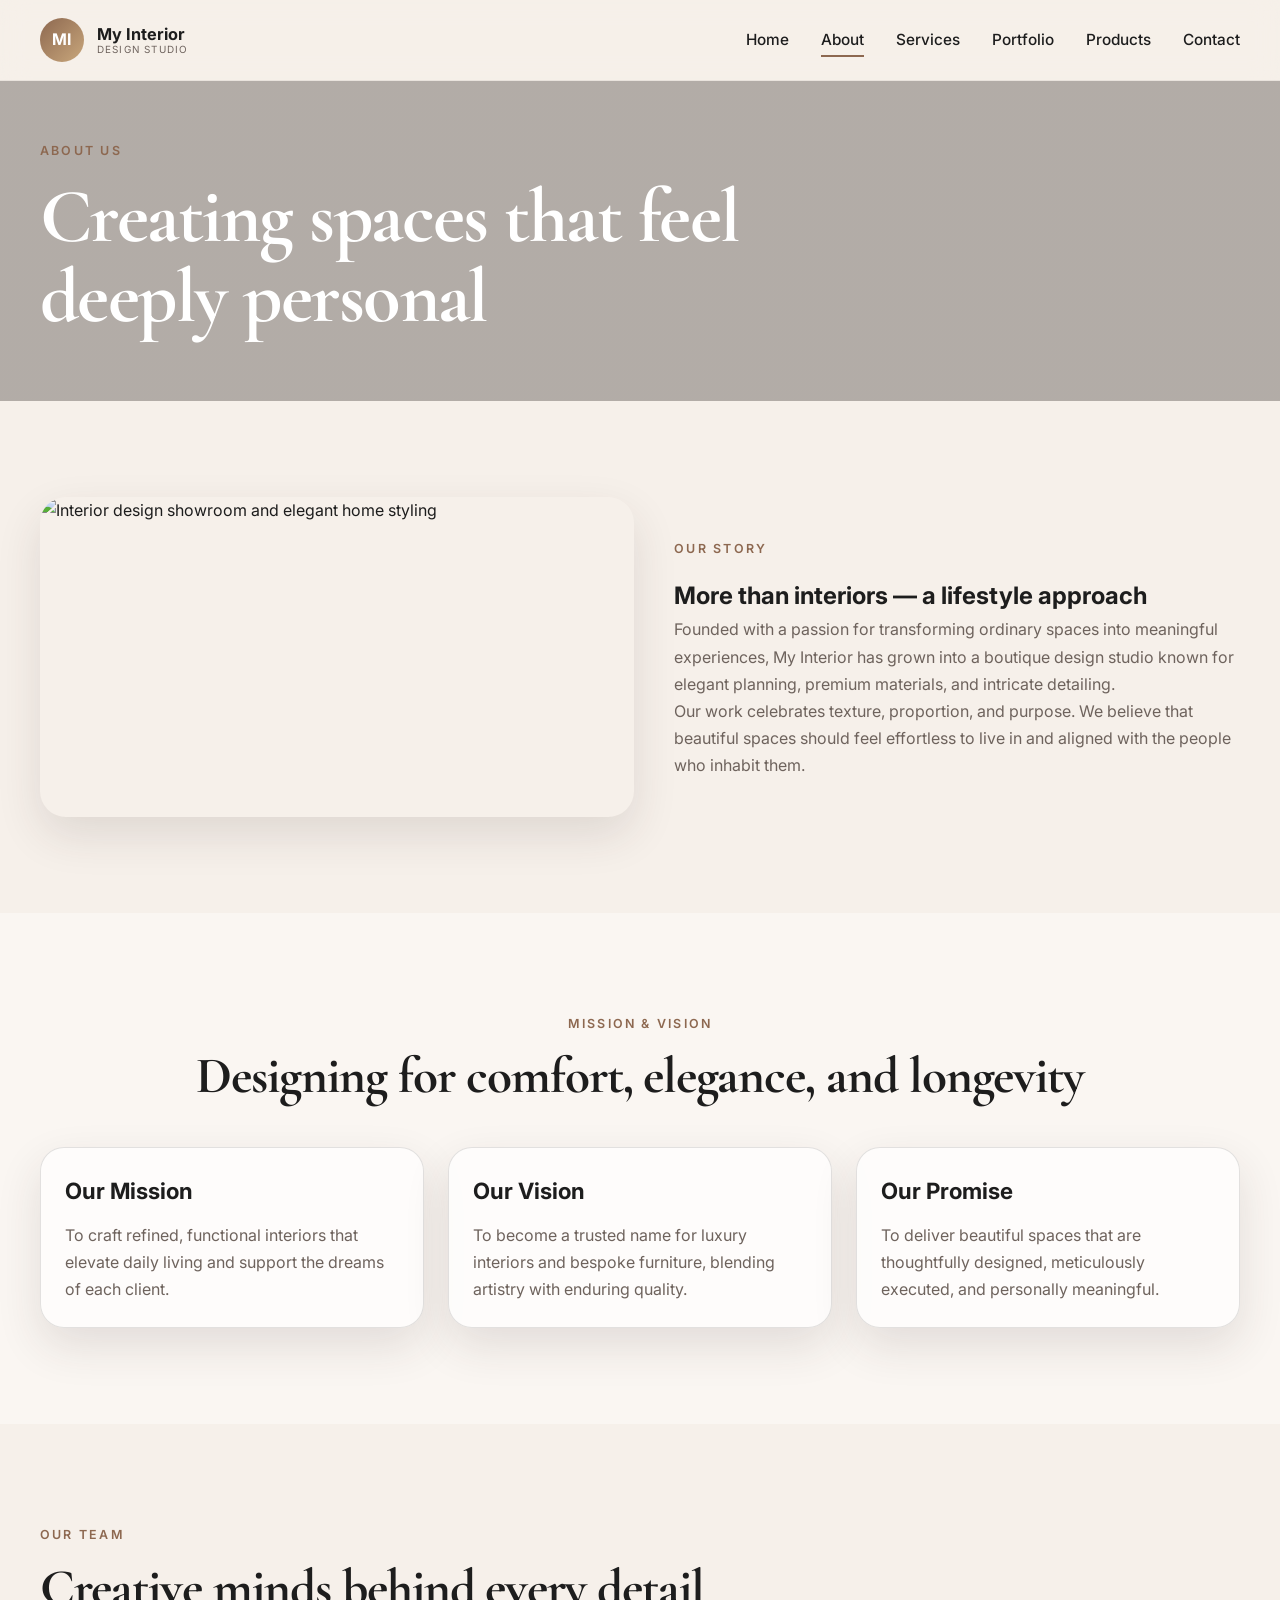
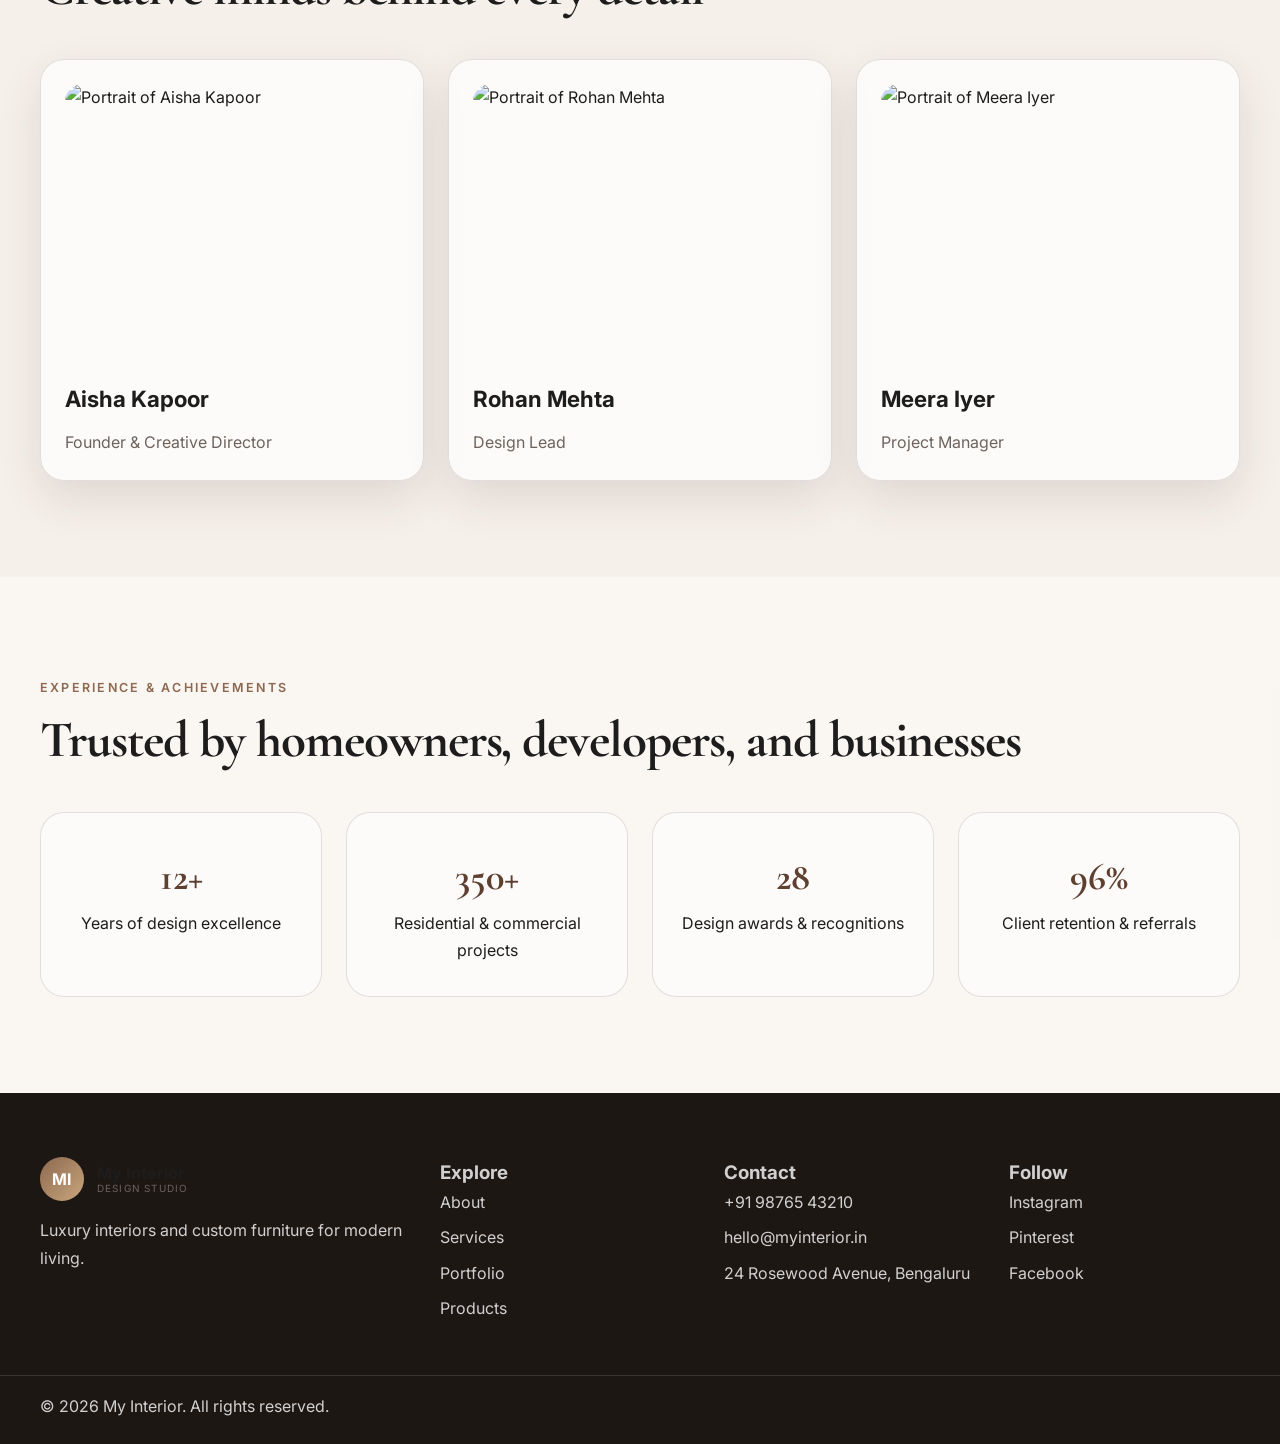
==== about.html @ f2937a07 "Create premium multi-page static website for My Interior studio and deploy-ready GitHub Pages layout" ====
<!DOCTYPE html>
<html lang="en">
  <head>
    <meta charset="UTF-8" />
    <meta name="viewport" content="width=device-width, initial-scale=1.0" />
    <title>About Us | My Interior</title>
    <meta
      name="description"
      content="Learn about My Interior, our design philosophy, expertise, and the team behind our premium interior design studio."
    />
    <meta property="og:title" content="About My Interior" />
    <meta property="og:description" content="A design studio creating elevated spaces rooted in elegance, craftsmanship, and enduring comfort." />
    <link rel="icon" type="image/svg+xml" href="images/favicon.svg" />
    <link rel="preconnect" href="https://fonts.googleapis.com" />
    <link rel="preconnect" href="https://fonts.gstatic.com" crossorigin />
    <link
      href="https://fonts.googleapis.com/css2?family=Cormorant+Garamond:wght@500;600;700&family=Inter:wght@400;500;600;700&display=swap"
      rel="stylesheet"
    />
    <link rel="stylesheet" href="css/style.css" />
  </head>
  <body data-page="about">
    <header class="site-header">
      <div class="container nav-wrap">
        <a href="index.html" class="brand" aria-label="My Interior home page">
          <span class="brand-mark">MI</span>
          <span class="brand-text">
            <strong>My Interior</strong>
            <small>Design Studio</small>
          </span>
        </a>

        <button class="nav-toggle" aria-label="Open menu" aria-expanded="false">
          <span></span>
          <span></span>
          <span></span>
        </button>

        <nav class="main-nav" aria-label="Main navigation">
          <ul>
            <li><a href="index.html">Home</a></li>
            <li><a href="about.html">About</a></li>
            <li><a href="services.html">Services</a></li>
            <li><a href="portfolio.html">Portfolio</a></li>
            <li><a href="products.html">Products</a></li>
            <li><a href="contact.html">Contact</a></li>
          </ul>
        </nav>
      </div>
    </header>

    <main>
      <section class="page-hero compact-hero">
        <div class="container reveal">
          <p class="eyebrow accent">About us</p>
          <h1>Creating spaces that feel deeply personal</h1>
        </div>
      </section>

      <section class="section">
        <div class="container split-layout reveal">
          <div>
            <img
              class="rounded-image"
              src="https://images.unsplash.com/photo-1505693416388-ac5ce068fe85?auto=format&fit=crop&w=900&q=80"
              alt="Interior design showroom and elegant home styling"
            />
          </div>
          <div>
            <p class="eyebrow accent">Our story</p>
            <h2>More than interiors — a lifestyle approach</h2>
            <p>
              Founded with a passion for transforming ordinary spaces into meaningful experiences, My Interior has grown into a boutique design studio known for elegant planning, premium materials, and intricate detailing.
            </p>
            <p>
              Our work celebrates texture, proportion, and purpose. We believe that beautiful spaces should feel effortless to live in and aligned with the people who inhabit them.
            </p>
          </div>
        </div>
      </section>

      <section class="section alt-bg">
        <div class="container">
          <div class="section-heading center reveal">
            <p class="eyebrow accent">Mission & vision</p>
            <h2>Designing for comfort, elegance, and longevity</h2>
          </div>
          <div class="card-grid three-col reveal">
            <article class="info-card">
              <h3>Our Mission</h3>
              <p>To craft refined, functional interiors that elevate daily living and support the dreams of each client.</p>
            </article>
            <article class="info-card">
              <h3>Our Vision</h3>
              <p>To become a trusted name for luxury interiors and bespoke furniture, blending artistry with enduring quality.</p>
            </article>
            <article class="info-card">
              <h3>Our Promise</h3>
              <p>To deliver beautiful spaces that are thoughtfully designed, meticulously executed, and personally meaningful.</p>
            </article>
          </div>
        </div>
      </section>

      <section class="section">
        <div class="container">
          <div class="section-heading reveal">
            <p class="eyebrow accent">Our team</p>
            <h2>Creative minds behind every detail</h2>
          </div>
          <div class="team-grid reveal">
            <article class="team-card">
              <img src="https://images.unsplash.com/photo-1494790108377-be9c29b29330?auto=format&fit=crop&w=700&q=80" alt="Portrait of Aisha Kapoor" />
              <div>
                <h3>Aisha Kapoor</h3>
                <p>Founder & Creative Director</p>
              </div>
            </article>
            <article class="team-card">
              <img src="https://images.unsplash.com/photo-1500648767791-00dcc994a43e?auto=format&fit=crop&w=700&q=80" alt="Portrait of Rohan Mehta" />
              <div>
                <h3>Rohan Mehta</h3>
                <p>Design Lead</p>
              </div>
            </article>
            <article class="team-card">
              <img src="https://images.unsplash.com/photo-1487412720507-e7ab37603c6f?auto=format&fit=crop&w=700&q=80" alt="Portrait of Meera Iyer" />
              <div>
                <h3>Meera Iyer</h3>
                <p>Project Manager</p>
              </div>
            </article>
          </div>
        </div>
      </section>

      <section class="section alt-bg">
        <div class="container">
          <div class="section-heading reveal">
            <p class="eyebrow accent">Experience & achievements</p>
            <h2>Trusted by homeowners, developers, and businesses</h2>
          </div>
          <div class="stats-grid reveal">
            <div class="stat-box">
              <strong>12+</strong>
              <span>Years of design excellence</span>
            </div>
            <div class="stat-box">
              <strong>350+</strong>
              <span>Residential & commercial projects</span>
            </div>
            <div class="stat-box">
              <strong>28</strong>
              <span>Design awards & recognitions</span>
            </div>
            <div class="stat-box">
              <strong>96%</strong>
              <span>Client retention & referrals</span>
            </div>
          </div>
        </div>
      </section>
    </main>

    <footer class="site-footer">
      <div class="container footer-grid">
        <div>
          <a href="index.html" class="brand footer-brand">
            <span class="brand-mark">MI</span>
            <span class="brand-text">
              <strong>My Interior</strong>
              <small>Design Studio</small>
            </span>
          </a>
          <p>Luxury interiors and custom furniture for modern living.</p>
        </div>
        <div>
          <h3>Explore</h3>
          <ul>
            <li><a href="about.html">About</a></li>
            <li><a href="services.html">Services</a></li>
            <li><a href="portfolio.html">Portfolio</a></li>
            <li><a href="products.html">Products</a></li>
          </ul>
        </div>
        <div>
          <h3>Contact</h3>
          <ul>
            <li><a href="tel:+919876543210">+91 98765 43210</a></li>
            <li><a href="mailto:hello@myinterior.in">hello@myinterior.in</a></li>
            <li>24 Rosewood Avenue, Bengaluru</li>
          </ul>
        </div>
        <div>
          <h3>Follow</h3>
          <ul class="social-list">
            <li><a href="#">Instagram</a></li>
            <li><a href="#">Pinterest</a></li>
            <li><a href="#">Facebook</a></li>
          </ul>
        </div>
      </div>
      <div class="copyright">
        <div class="container">
          <p>© <span id="year"></span> My Interior. All rights reserved.</p>
        </div>
      </div>
    </footer>

    <button class="back-to-top" aria-label="Back to top">↑</button>

    <script src="js/script.js"></script>
  </body>
</html>
---- css/style.css ----
@import url('https://fonts.googleapis.com/css2?family=Cormorant+Garamond:wght@500;600;700&family=Inter:wght@400;500;600;700&display=swap');

:root {
  --bg: #f6f0ea;
  --panel: #fffdfb;
  --panel-strong: #f0e5dc;
  --primary: #8d6850;
  --primary-dark: #5e4031;
  --accent: #c9a77c;
  --text: #1d1d1d;
  --muted: #6e635d;
  --line: rgba(30, 22, 18, 0.12);
  --shadow: 0 18px 45px rgba(61, 45, 39, 0.12);
  --radius: 24px;
  --max-width: 1200px;
}

* {
  margin: 0;
  padding: 0;
  box-sizing: border-box;
}

html {
  scroll-behavior: smooth;
}

body {
  font-family: 'Inter', sans-serif;
  background: var(--bg);
  color: var(--text);
  line-height: 1.7;
}

img {
  max-width: 100%;
  display: block;
}

a {
  color: inherit;
  text-decoration: none;
}

button,
input,
textarea,
select {
  font: inherit;
}

.container {
  width: min(var(--max-width), calc(100% - 2rem));
  margin: 0 auto;
}

.section {
  padding: 6rem 0;
}

.alt-bg {
  background: rgba(255, 255, 255, 0.38);
}

.eyebrow {
  display: inline-block;
  font-size: 0.78rem;
  letter-spacing: 0.18em;
  text-transform: uppercase;
  color: var(--primary);
  margin-bottom: 1rem;
  font-weight: 600;
}

.eyebrow.accent {
  color: var(--primary);
}

.section-heading {
  margin-bottom: 2.75rem;
}

.section-heading.center {
  text-align: center;
}

.section-heading h2,
.page-hero h1,
.hero-content h1 {
  font-family: 'Cormorant Garamond', serif;
  line-height: 1.04;
  letter-spacing: -0.02em;
  color: var(--text);
}

.section-heading h2 {
  font-size: clamp(2.2rem, 4vw, 3.3rem);
}

.hero-content h1,
.page-hero h1 {
  font-size: clamp(3rem, 6vw, 5.4rem);
  max-width: 720px;
}

p {
  color: var(--muted);
}

.site-header {
  position: sticky;
  top: 0;
  z-index: 1000;
  background: rgba(246, 240, 234, 0.82);
  backdrop-filter: blur(14px);
  border-bottom: 1px solid rgba(32, 23, 18, 0.06);
}

.nav-wrap {
  display: flex;
  justify-content: space-between;
  align-items: center;
  min-height: 80px;
  gap: 1.5rem;
}

.brand {
  display: inline-flex;
  align-items: center;
  gap: 0.8rem;
}

.brand-mark {
  width: 44px;
  height: 44px;
  display: grid;
  place-items: center;
  border-radius: 50%;
  background: linear-gradient(135deg, var(--primary), var(--accent));
  color: white;
  font-weight: 700;
  letter-spacing: 0.06em;
}

.brand-text {
  display: flex;
  flex-direction: column;
  line-height: 1.1;
}

.brand-text strong {
  font-size: 1.02rem;
  color: var(--text);
}

.brand-text small {
  color: var(--muted);
  text-transform: uppercase;
  letter-spacing: 0.12em;
  font-size: 0.62rem;
}

.main-nav ul {
  display: flex;
  align-items: center;
  list-style: none;
  gap: 2rem;
}

.main-nav a {
  position: relative;
  color: var(--text);
  font-size: 0.96rem;
  font-weight: 500;
}

.main-nav a::after {
  content: "";
  position: absolute;
  left: 0;
  bottom: -0.45rem;
  width: 100%;
  height: 2px;
  background: var(--primary);
  transform: scaleX(0);
  transform-origin: left;
  transition: transform 0.28s ease;
}

.main-nav a:hover::after,
.main-nav a:focus-visible::after,
.main-nav a.is-active::after {
  transform: scaleX(1);
}

.nav-toggle {
  display: none;
  background: transparent;
  border: 0;
  width: 46px;
  height: 46px;
  border-radius: 12px;
  cursor: pointer;
}

.nav-toggle span {
  display: block;
  width: 24px;
  height: 2px;
  margin: 5px auto;
  background: var(--text);
  border-radius: 999px;
  transition: transform 0.3s ease, opacity 0.3s ease;
}

.hero {
  position: relative;
  min-height: 760px;
  display: flex;
  align-items: center;
  background: url('https://images.unsplash.com/photo-1505693416388-ac5ce068fe85?auto=format&fit=crop&w=1800&q=80') center/cover no-repeat;
}

.hero-overlay {
  position: absolute;
  inset: 0;
  background: linear-gradient(90deg, rgba(20, 15, 12, 0.52), rgba(27, 22, 18, 0.26));
}

.hero-content {
  position: relative;
  z-index: 1;
  color: #fff;
  max-width: 700px;
  padding-top: 2rem;
}

.hero-content h1,
.hero-content p {
  color: #fff;
}

.hero-copy {
  margin: 1.2rem 0 2rem;
  font-size: 1.08rem;
  max-width: 620px;
}

.hero-actions {
  display: flex;
  flex-wrap: wrap;
  gap: 1rem;
  margin-bottom: 2.5rem;
}

.btn {
  display: inline-flex;
  align-items: center;
  justify-content: center;
  border-radius: 999px;
  padding: 0.9rem 1.6rem;
  font-weight: 600;
  transition: 0.25s ease;
  border: 1px solid transparent;
  cursor: pointer;
}

.btn-primary {
  background: linear-gradient(135deg, var(--primary), var(--primary-dark));
  color: white;
  box-shadow: var(--shadow);
}

.btn-primary:hover,
.btn-primary:focus-visible {
  transform: translateY(-2px);
}

.btn-secondary {
  background: rgba(255, 255, 255, 0.08);
  border-color: rgba(255, 255, 255, 0.5);
  color: white;
}

.hero-metrics {
  display: grid;
  grid-template-columns: repeat(3, minmax(120px, 1fr));
  gap: 1rem;
  max-width: 520px;
}

.hero-metrics div {
  background: rgba(255, 255, 255, 0.07);
  border: 1px solid rgba(255, 255, 255, 0.2);
  border-radius: 18px;
  padding: 1rem;
}

.hero-metrics strong {
  display: block;
  font-size: 1.8rem;
  font-family: 'Cormorant Garamond', serif;
  margin-bottom: 0.2rem;
  color: #fff;
}

.hero-metrics span {
  color: rgba(255, 255, 255, 0.8);
  font-size: 0.82rem;
}

.text-grid,
.card-grid,
.testimonial-grid,
.why-grid,
.stats-grid,
.contact-layout,
.footer-grid {
  display: grid;
  gap: 1.5rem;
}

.text-grid {
  grid-template-columns: repeat(2, minmax(0, 1fr));
  margin-top: 2rem;
}

.card-grid {
  grid-template-columns: repeat(4, minmax(0, 1fr));
}

.services-grid .service-card,
.info-card,
.testimonial-card,
.team-card,
.portfolio-item,
.product-card,
.contact-panel,
.info-panel {
  background: rgba(255, 255, 255, 0.7);
  border: 1px solid var(--line);
  border-radius: var(--radius);
  box-shadow: var(--shadow);
}

.service-card {
  padding: 2rem 1.4rem;
}

.service-card.highlight {
  background: linear-gradient(180deg, rgba(141, 104, 80, 0.08), rgba(201, 167, 124, 0.14));
}

.icon {
  width: 66px;
  height: 66px;
  border-radius: 20px;
  display: grid;
  place-items: center;
  color: var(--primary-dark);
  background: rgba(141, 104, 80, 0.12);
  font-weight: 700;
  margin-bottom: 1rem;
}

.service-card h3,
.info-card h3,
.portfolio-info h3,
.product-info h3,
.team-card h3,
.info-item h3 {
  margin-bottom: 0.7rem;
  font-size: 1.4rem;
  color: var(--text);
}

.project-grid,
.portfolio-grid,
.product-grid,
.team-grid,
.why-grid,
.stats-grid {
  display: grid;
  gap: 1.5rem;
}

.project-grid {
  grid-template-columns: repeat(3, minmax(0, 1fr));
}

.project-card,
.portfolio-item,
.product-card {
  overflow: hidden;
  background: white;
  border: 1px solid var(--line);
  border-radius: var(--radius);
  box-shadow: var(--shadow);
  transition: transform 0.25s ease, box-shadow 0.25s ease;
}

.project-card:hover,
.portfolio-item:hover,
.product-card:hover,
.team-card:hover {
  transform: translateY(-6px);
}

.project-card img,
.portfolio-item img,
.product-card img,
.team-card img,
.rounded-image {
  width: 100%;
  height: 320px;
  object-fit: cover;
}

.project-info,
.portfolio-info,
.product-info {
  padding: 1.3rem;
}

.project-info span {
  display: inline-block;
  color: var(--primary);
  font-size: 0.76rem;
  text-transform: uppercase;
  letter-spacing: 0.12em;
  margin-bottom: 0.6rem;
}

.cta-row {
  margin-top: 2rem;
  text-align: center;
}

.testimonial-grid {
  grid-template-columns: repeat(3, minmax(0, 1fr));
}

.testimonial-card {
  padding: 2rem 1.4rem;
}

.stars {
  color: #d9a65c;
  letter-spacing: 0.3em;
  margin-bottom: 1rem;
}

.client-meta {
  margin-top: 1.4rem;
}

.client-meta strong,
.client-meta span {
  display: block;
}

.client-meta span {
  color: var(--muted);
  margin-top: 0.25rem;
  font-size: 0.9rem;
}

.why-grid {
  grid-template-columns: repeat(4, minmax(0, 1fr));
}

.why-grid article {
  background: rgba(255, 255, 255, 0.6);
  border: 1px solid var(--line);
  border-radius: var(--radius);
  padding: 1.8rem 1.3rem;
}

.page-hero {
  background: linear-gradient(180deg, rgba(22, 15, 12, 0.3), rgba(22, 15, 12, 0.3)), url('https://images.unsplash.com/photo-1494526585095-c41746248156?auto=format&fit=crop&w=1800&q=80') center/cover no-repeat;
  min-height: 320px;
  display: flex;
  align-items: flex-end;
  padding-bottom: 4rem;
}

.compact-hero h1 {
  color: #fff;
}

.split-layout {
  display: grid;
  grid-template-columns: 1.05fr 1fr;
  gap: 2.5rem;
  align-items: center;
}

.rounded-image {
  border-radius: 26px;
  box-shadow: var(--shadow);
}

.three-col,
.team-grid,
.product-grid,
.portfolio-grid {
  grid-template-columns: repeat(3, minmax(0, 1fr));
}

.info-card,
.team-card {
  padding: 1.5rem;
}

.team-card {
  overflow: hidden;
}

.team-card img {
  height: 280px;
  object-fit: cover;
  border-radius: 18px;
  margin-bottom: 1rem;
}

.team-card p {
  color: var(--muted);
}

.stats-grid {
  grid-template-columns: repeat(4, minmax(0, 1fr));
}

.stat-box {
  text-align: center;
  padding: 2rem 1rem;
  background: rgba(255, 255, 255, 0.6);
  border: 1px solid var(--line);
  border-radius: var(--radius);
}

.stat-box strong {
  display: block;
  font-size: clamp(2rem, 3vw, 3rem);
  font-family: 'Cormorant Garamond', serif;
  color: var(--primary-dark);
}

.extended-grid {
  grid-template-columns: repeat(4, minmax(0, 1fr));
}

.process-wrap {
  max-width: 1020px;
  margin: 0 auto;
}

.timeline {
  display: grid;
  gap: 1.2rem;
}

.timeline-item {
  display: grid;
  grid-template-columns: 70px 1fr;
  gap: 1rem;
  align-items: flex-start;
  background: rgba(255, 255, 255, 0.7);
  border: 1px solid var(--line);
  border-radius: 18px;
  padding: 1.4rem;
}

.timeline-item span {
  width: 56px;
  height: 56px;
  display: grid;
  place-items: center;
  border-radius: 50%;
  background: rgba(141, 104, 80, 0.12);
  color: var(--primary-dark);
  font-weight: 700;
}

.filter-bar {
  display: flex;
  flex-wrap: wrap;
  gap: 0.7rem;
  margin-bottom: 2rem;
}

.filter-btn {
  border: 1px solid var(--line);
  background: rgba(255, 255, 255, 0.7);
  color: var(--text);
  border-radius: 999px;
  padding: 0.75rem 1.15rem;
  cursor: pointer;
  transition: all 0.2s ease;
}

.filter-btn.active,
.filter-btn:hover,
.filter-btn:focus-visible {
  background: var(--primary);
  color: #fff;
  border-color: var(--primary);
}

.portfolio-item {
  display: flex;
  flex-direction: column;
  height: 100%;
}

.portfolio-item.hidden {
  display: none;
}

.portfolio-item img {
  height: 270px;
}

.lightbox-trigger {
  margin-top: 0.8rem;
  border: none;
  background: transparent;
  color: var(--primary);
  padding: 0;
  cursor: pointer;
  font-weight: 600;
}

.lightbox {
  position: fixed;
  inset: 0;
  background: rgba(20, 18, 17, 0.78);
  display: none;
  align-items: center;
  justify-content: center;
  padding: 1.5rem;
  z-index: 2000;
}

.lightbox.open {
  display: flex;
}

.lightbox-content {
  width: min(960px, 100%);
  background: #fff;
  border-radius: 22px;
  overflow: hidden;
  box-shadow: 0 18px 60px rgba(0, 0, 0, 0.22);
  display: grid;
  grid-template-columns: 1.35fr 0.9fr;
}

.lightbox-content img {
  width: 100%;
  height: 100%;
  object-fit: cover;
}

.lightbox-copy {
  padding: 2rem;
  display: flex;
  align-items: center;
  justify-content: center;
  flex-direction: column;
}

.lightbox-close {
  position: absolute;
  top: 1.5rem;
  right: 1.5rem;
  width: 48px;
  height: 48px;
  border: 0;
  border-radius: 50%;
  background: rgba(255, 255, 255, 0.15);
  color: #fff;
  font-size: 2rem;
  cursor: pointer;
}

.product-card {
  display: flex;
  flex-direction: column;
}

.product-card img {
  height: 260px;
}

.price-row {
  display: flex;
  justify-content: space-between;
  align-items: center;
  gap: 1rem;
  margin-top: 1.2rem;
}

.price-row span {
  color: var(--primary-dark);
  font-weight: 700;
}

.price-row button {
  border: none;
  border-radius: 999px;
  cursor: pointer;
  background: rgba(141, 104, 80, 0.1);
  color: var(--primary-dark);
  padding: 0.7rem 1rem;
  font-weight: 600;
}

.contact-layout {
  grid-template-columns: 1.5fr 0.8fr;
  align-items: start;
}

.contact-panel,
.info-panel {
  padding: 2rem;
}

.contact-form {
  display: grid;
  gap: 1.2rem;
}

.field-row {
  display: grid;
  grid-template-columns: repeat(2, minmax(0, 1fr));
  gap: 1rem;
}

.field {
  display: grid;
  gap: 0.55rem;
}

label {
  font-weight: 600;
  color: var(--text);
}

input,
textarea,
select {
  width: 100%;
  border: 1px solid rgba(29, 29, 29, 0.12);
  background: rgba(255, 255, 255, 0.65);
  border-radius: 14px;
  padding: 0.9rem 1rem;
  color: var(--text);
}

input:focus,
textarea:focus,
select:focus {
  outline: 2px solid rgba(141, 104, 80, 0.2);
  border-color: rgba(141, 104, 80, 0.4);
}

.info-panel {
  display: grid;
  gap: 1.2rem;
}

.social-links {
  display: flex;
  flex-wrap: wrap;
  gap: 0.8rem 1.2rem;
}

.map-placeholder {
  width: 100%;
  min-height: 320px;
  display: grid;
  place-items: center;
  border: 1px dashed rgba(77, 61, 52, 0.3);
  border-radius: 26px;
  background: linear-gradient(135deg, rgba(141, 104, 80, 0.06), rgba(201, 167, 124, 0.08));
  color: var(--primary-dark);
  font-weight: 600;
  letter-spacing: 0.08em;
  text-transform: uppercase;
}

.site-footer {
  background: #1d1714;
  color: rgba(255, 255, 255, 0.8);
  padding-top: 4rem;
}

.footer-grid {
  grid-template-columns: 1.3fr 0.9fr 0.9fr 0.8fr;
  padding-bottom: 2.8rem;
}

.site-footer h3,
.site-footer a,
.site-footer p,
.site-footer li {
  color: rgba(255, 255, 255, 0.8);
}

.site-footer li {
  list-style: none;
  margin-bottom: 0.5rem;
}

.footer-brand {
  margin-bottom: 1rem;
}

.social-list li {
  margin-bottom: 0.5rem;
}

.copyright {
  border-top: 1px solid rgba(255, 255, 255, 0.12);
  padding: 1.1rem 0 1.5rem;
}

.back-to-top {
  position: fixed;
  right: 1.5rem;
  bottom: 1.5rem;
  width: 52px;
  height: 52px;
  border: none;
  border-radius: 50%;
  background: linear-gradient(135deg, var(--primary), var(--primary-dark));
  color: white;
  box-shadow: var(--shadow);
  cursor: pointer;
  opacity: 0;
  visibility: hidden;
  transform: translateY(10px);
  transition: all 0.25s ease;
}

.back-to-top.visible {
  opacity: 1;
  visibility: visible;
  transform: translateY(0);
}

.reveal {
  opacity: 0;
  transform: translateY(24px);
  transition: opacity 0.7s ease, transform 0.7s ease;
}

.reveal.visible {
  opacity: 1;
  transform: translateY(0);
}

@media (max-width: 1024px) {
  .card-grid,
  .project-grid,
  .three-col,
  .portfolio-grid,
  .product-grid,
  .team-grid,
  .stats-grid,
  .why-grid,
  .footer-grid {
    grid-template-columns: repeat(2, minmax(0, 1fr));
  }

  .extended-grid {
    grid-template-columns: repeat(2, minmax(0, 1fr));
  }

  .contact-layout,
  .split-layout {
    grid-template-columns: 1fr;
  }
}

@media (max-width: 780px) {
  .nav-toggle {
    display: block;
  }

  .main-nav {
    position: absolute;
    left: 1rem;
    right: 1rem;
    top: calc(100% + 0.5rem);
    background: rgba(255, 255, 255, 0.96);
    border: 1px solid var(--line);
    border-radius: 18px;
    box-shadow: var(--shadow);
    padding: 1rem;
    opacity: 0;
    visibility: hidden;
    transform: translateY(-10px);
    transition: all 0.25s ease;
  }

  .main-nav.open {
    opacity: 1;
    visibility: visible;
    transform: translateY(0);
  }

  .main-nav ul {
    flex-direction: column;
    align-items: flex-start;
    gap: 0.8rem;
  }

  .hero {
    min-height: 620px;
  }

  .hero-metrics,
  .text-grid,
  .testimonial-grid,
  .card-grid,
  .project-grid,
  .why-grid,
  .stats-grid,
  .three-col,
  .portfolio-grid,
  .product-grid,
  .team-grid,
  .footer-grid,
  .field-row,
  .extended-grid,
  .lightbox-content {
    grid-template-columns: 1fr;
  }

  .section {
    padding: 4.5rem 0;
  }

  .page-hero {
    min-height: 260px;
  }
}
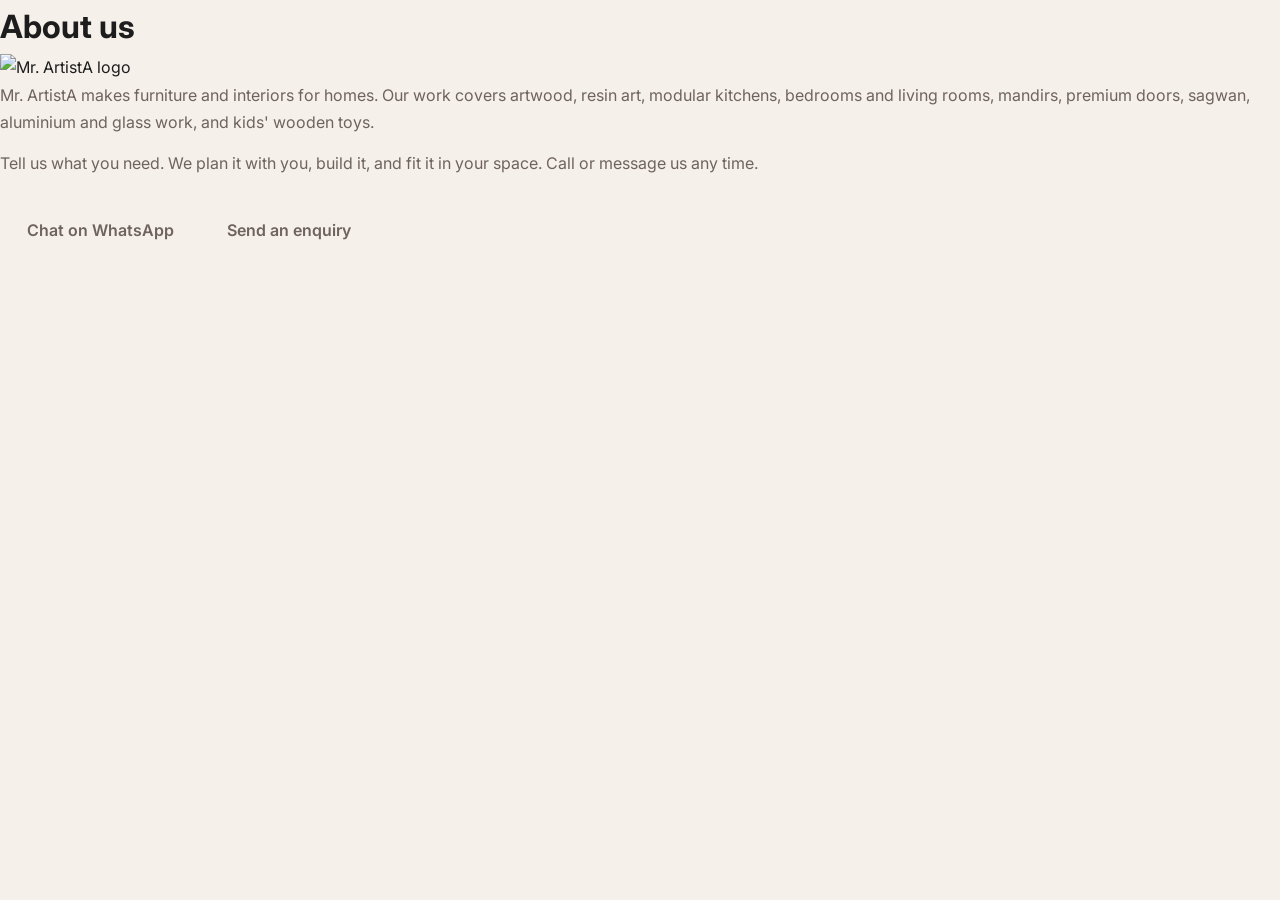
==== commit 94d22525: "Add files via upload" ====
--- a/about.html
+++ b/about.html
@@ -1,214 +1 @@
-<!DOCTYPE html>
-<html lang="en">
-  <head>
-    <meta charset="UTF-8" />
-    <meta name="viewport" content="width=device-width, initial-scale=1.0" />
-    <title>About Us | My Interior</title>
-    <meta
-      name="description"
-      content="Learn about My Interior, our design philosophy, expertise, and the team behind our premium interior design studio."
-    />
-    <meta property="og:title" content="About My Interior" />
-    <meta property="og:description" content="A design studio creating elevated spaces rooted in elegance, craftsmanship, and enduring comfort." />
-    <link rel="icon" type="image/svg+xml" href="images/favicon.svg" />
-    <link rel="preconnect" href="https://fonts.googleapis.com" />
-    <link rel="preconnect" href="https://fonts.gstatic.com" crossorigin />
-    <link
-      href="https://fonts.googleapis.com/css2?family=Cormorant+Garamond:wght@500;600;700&family=Inter:wght@400;500;600;700&display=swap"
-      rel="stylesheet"
-    />
-    <link rel="stylesheet" href="css/style.css" />
-  </head>
-  <body data-page="about">
-    <header class="site-header">
-      <div class="container nav-wrap">
-        <a href="index.html" class="brand" aria-label="My Interior home page">
-          <span class="brand-mark">MI</span>
-          <span class="brand-text">
-            <strong>My Interior</strong>
-            <small>Design Studio</small>
-          </span>
-        </a>
-
-        <button class="nav-toggle" aria-label="Open menu" aria-expanded="false">
-          <span></span>
-          <span></span>
-          <span></span>
-        </button>
-
-        <nav class="main-nav" aria-label="Main navigation">
-          <ul>
-            <li><a href="index.html">Home</a></li>
-            <li><a href="about.html">About</a></li>
-            <li><a href="services.html">Services</a></li>
-            <li><a href="portfolio.html">Portfolio</a></li>
-            <li><a href="products.html">Products</a></li>
-            <li><a href="contact.html">Contact</a></li>
-          </ul>
-        </nav>
-      </div>
-    </header>
-
-    <main>
-      <section class="page-hero compact-hero">
-        <div class="container reveal">
-          <p class="eyebrow accent">About us</p>
-          <h1>Creating spaces that feel deeply personal</h1>
-        </div>
-      </section>
-
-      <section class="section">
-        <div class="container split-layout reveal">
-          <div>
-            <img
-              class="rounded-image"
-              src="https://images.unsplash.com/photo-1505693416388-ac5ce068fe85?auto=format&fit=crop&w=900&q=80"
-              alt="Interior design showroom and elegant home styling"
-            />
-          </div>
-          <div>
-            <p class="eyebrow accent">Our story</p>
-            <h2>More than interiors — a lifestyle approach</h2>
-            <p>
-              Founded with a passion for transforming ordinary spaces into meaningful experiences, My Interior has grown into a boutique design studio known for elegant planning, premium materials, and intricate detailing.
-            </p>
-            <p>
-              Our work celebrates texture, proportion, and purpose. We believe that beautiful spaces should feel effortless to live in and aligned with the people who inhabit them.
-            </p>
-          </div>
-        </div>
-      </section>
-
-      <section class="section alt-bg">
-        <div class="container">
-          <div class="section-heading center reveal">
-            <p class="eyebrow accent">Mission & vision</p>
-            <h2>Designing for comfort, elegance, and longevity</h2>
-          </div>
-          <div class="card-grid three-col reveal">
-            <article class="info-card">
-              <h3>Our Mission</h3>
-              <p>To craft refined, functional interiors that elevate daily living and support the dreams of each client.</p>
-            </article>
-            <article class="info-card">
-              <h3>Our Vision</h3>
-              <p>To become a trusted name for luxury interiors and bespoke furniture, blending artistry with enduring quality.</p>
-            </article>
-            <article class="info-card">
-              <h3>Our Promise</h3>
-              <p>To deliver beautiful spaces that are thoughtfully designed, meticulously executed, and personally meaningful.</p>
-            </article>
-          </div>
-        </div>
-      </section>
-
-      <section class="section">
-        <div class="container">
-          <div class="section-heading reveal">
-            <p class="eyebrow accent">Our team</p>
-            <h2>Creative minds behind every detail</h2>
-          </div>
-          <div class="team-grid reveal">
-            <article class="team-card">
-              <img src="https://images.unsplash.com/photo-1494790108377-be9c29b29330?auto=format&fit=crop&w=700&q=80" alt="Portrait of Aisha Kapoor" />
-              <div>
-                <h3>Aisha Kapoor</h3>
-                <p>Founder & Creative Director</p>
-              </div>
-            </article>
-            <article class="team-card">
-              <img src="https://images.unsplash.com/photo-1500648767791-00dcc994a43e?auto=format&fit=crop&w=700&q=80" alt="Portrait of Rohan Mehta" />
-              <div>
-                <h3>Rohan Mehta</h3>
-                <p>Design Lead</p>
-              </div>
-            </article>
-            <article class="team-card">
-              <img src="https://images.unsplash.com/photo-1487412720507-e7ab37603c6f?auto=format&fit=crop&w=700&q=80" alt="Portrait of Meera Iyer" />
-              <div>
-                <h3>Meera Iyer</h3>
-                <p>Project Manager</p>
-              </div>
-            </article>
-          </div>
-        </div>
-      </section>
-
-      <section class="section alt-bg">
-        <div class="container">
-          <div class="section-heading reveal">
-            <p class="eyebrow accent">Experience & achievements</p>
-            <h2>Trusted by homeowners, developers, and businesses</h2>
-          </div>
-          <div class="stats-grid reveal">
-            <div class="stat-box">
-              <strong>12+</strong>
-              <span>Years of design excellence</span>
-            </div>
-            <div class="stat-box">
-              <strong>350+</strong>
-              <span>Residential & commercial projects</span>
-            </div>
-            <div class="stat-box">
-              <strong>28</strong>
-              <span>Design awards & recognitions</span>
-            </div>
-            <div class="stat-box">
-              <strong>96%</strong>
-              <span>Client retention & referrals</span>
-            </div>
-          </div>
-        </div>
-      </section>
-    </main>
-
-    <footer class="site-footer">
-      <div class="container footer-grid">
-        <div>
-          <a href="index.html" class="brand footer-brand">
-            <span class="brand-mark">MI</span>
-            <span class="brand-text">
-              <strong>My Interior</strong>
-              <small>Design Studio</small>
-            </span>
-          </a>
-          <p>Luxury interiors and custom furniture for modern living.</p>
-        </div>
-        <div>
-          <h3>Explore</h3>
-          <ul>
-            <li><a href="about.html">About</a></li>
-            <li><a href="services.html">Services</a></li>
-            <li><a href="portfolio.html">Portfolio</a></li>
-            <li><a href="products.html">Products</a></li>
-          </ul>
-        </div>
-        <div>
-          <h3>Contact</h3>
-          <ul>
-            <li><a href="tel:+919876543210">+91 98765 43210</a></li>
-            <li><a href="mailto:hello@myinterior.in">hello@myinterior.in</a></li>
-            <li>24 Rosewood Avenue, Bengaluru</li>
-          </ul>
-        </div>
-        <div>
-          <h3>Follow</h3>
-          <ul class="social-list">
-            <li><a href="#">Instagram</a></li>
-            <li><a href="#">Pinterest</a></li>
-            <li><a href="#">Facebook</a></li>
-          </ul>
-        </div>
-      </div>
-      <div class="copyright">
-        <div class="container">
-          <p>© <span id="year"></span> My Interior. All rights reserved.</p>
-        </div>
-      </div>
-    </footer>
-
-    <button class="back-to-top" aria-label="Back to top">↑</button>
-
-    <script src="js/script.js"></script>
-  </body>
-</html>
+<!DOCTYPE html><html lang="en"><head><meta charset="utf-8"><meta name="viewport" content="width=device-width,initial-scale=1"><title>About | Mr. ArtistA</title><meta name="description" content="About Mr. ArtistA: a furniture and interior studio. Design, create, transform."><meta property="og:title" content="About | Mr. ArtistA"><meta property="og:description" content="About Mr. ArtistA: a furniture and interior studio. Design, create, transform."><meta name="theme-color" content="#2b2926"><link rel="icon" href="images/logo/favicon.png"><link href="https://fonts.googleapis.com/css2?family=Bricolage+Grotesque:opsz,wght@12..96,600;12..96,700&family=Figtree:wght@400;500;600&display=swap" rel="stylesheet"><link rel="stylesheet" href="css/style.css"></head><body data-page="about"><div id="hdr"></div><main><div class="w ph"><h1>About us</h1></div><div class="w ab"><div><img src="images/logo/logo.png" alt="Mr. ArtistA logo"><p>Mr. ArtistA makes furniture and interiors for homes. Our work covers artwood, resin art, modular kitchens, bedrooms and living rooms, mandirs, premium doors, sagwan, aluminium and glass work, and kids' wooden toys.</p><p style="margin-top:14px">Tell us what you need. We plan it with you, build it, and fit it in your space. Call or message us any time.</p><p class="cta" style="margin-top:24px"><a class="btn wa" data-wa="Hello Mr. ArtistA, I would like to know more about your work.">Chat on WhatsApp</a><a class="btn" href="contact.html">Send an enquiry</a></p></div><div class="s3"><span class="slot s-wood" data-img="images/store/01"></span><span class="slot s-teak" data-img="images/store/02"></span><span class="slot s-mod" data-img="images/store/03"></span></div></div></main><div id="ftr"></div><script src="js/site.js"></script></body></html>
